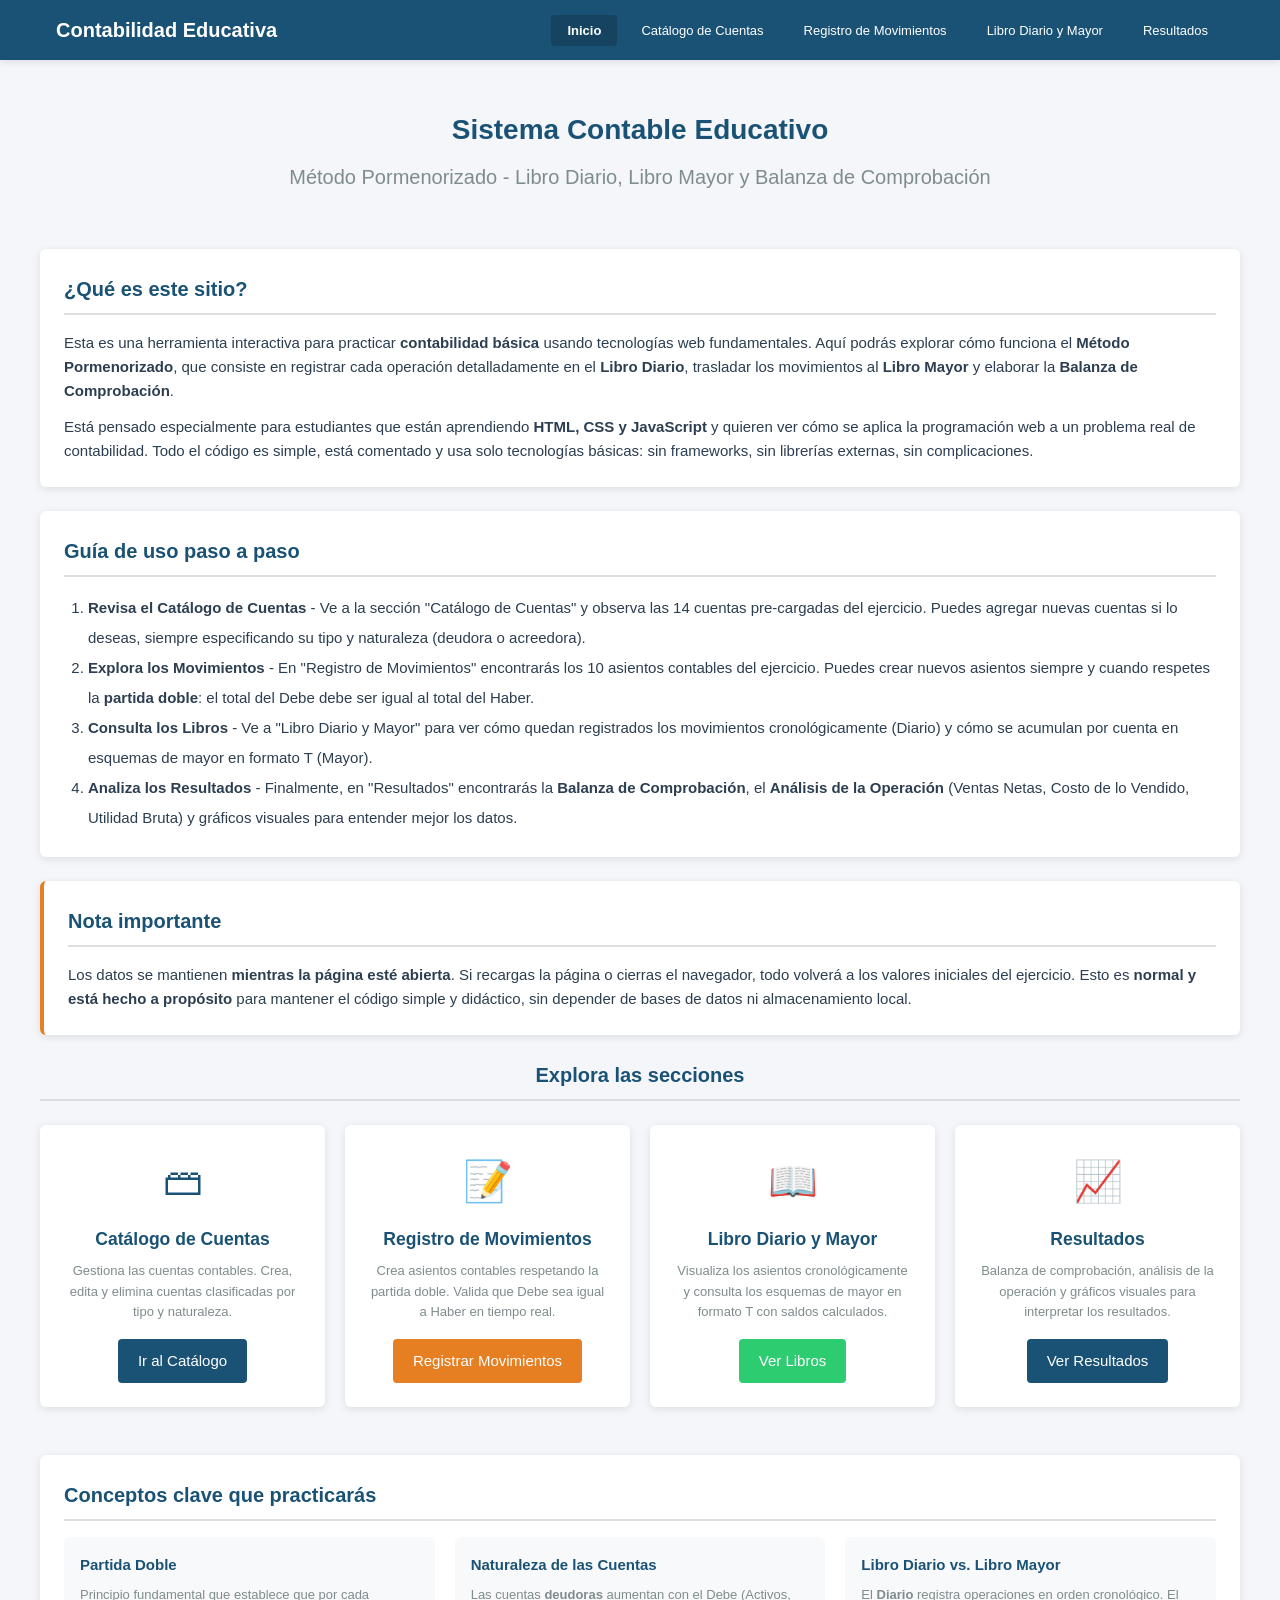
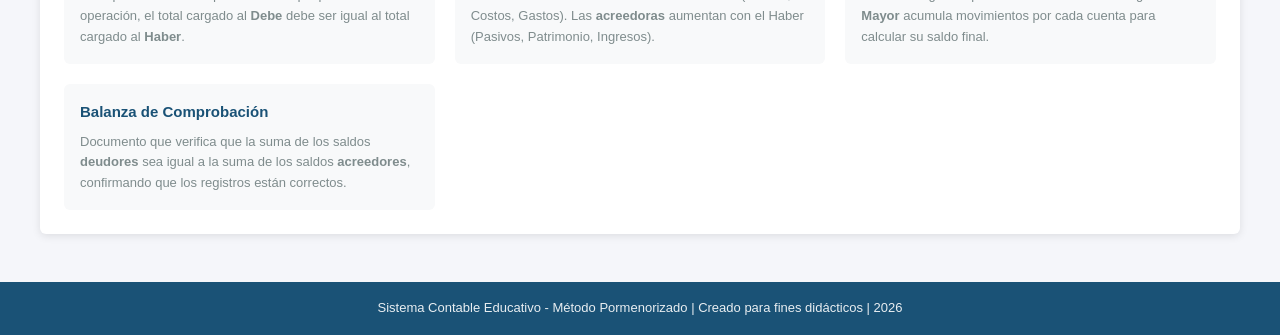
==== index.html @ 5339a7e7 "Add files via upload" ====
<!DOCTYPE html>
<html lang="es">
<head>
    <meta charset="UTF-8">
    <meta name="viewport" content="width=device-width, initial-scale=1.0">
    <title>Sistema Contable Educativo - Método Pormenorizado</title>
    
    <!-- 
        Estilos base que se aplican a todas las páginas.
        principal.css contiene las variables de color, tipografía, navegación,
        botones, tablas, formularios y utilidades generales.
    -->
    <link rel="stylesheet" href="estilos/principal.css">
</head>
<body>
    
    <!-- 
        =============================================================================
        NAVEGACIÓN PRINCIPAL
        =============================================================================
        Barra fija en la parte superior. Se repite en todas las páginas.
        El enlace activo se resalta automáticamente con JavaScript.
    -->
    <nav class="navegacion-principal">
        <div class="contenedor-navegacion">
            <!-- Título o logo del sitio -->
            <a href="index.html" class="titulo-navegacion">
                Contabilidad Educativa
            </a>
            
            <!-- Botón menú hamburguesa (solo visible en móviles) -->
            <button id="boton-menu-hamburguesa" class="boton-menu-hamburguesa" aria-label="Abrir menú de navegación">
                <span class="linea"></span>
                <span class="linea"></span>
                <span class="linea"></span>
            </button>
            
            <!-- Lista de enlaces a las secciones del sitio -->
            <ul id="lista-navegacion" class="lista-navegacion">
                <li class="elemento-navegacion">
                    <a href="index.html" class="enlace-navegacion">Inicio</a>
                </li>
                <li class="elemento-navegacion">
                    <a href="paginas/cuentas.html" class="enlace-navegacion">Catálogo de Cuentas</a>
                </li>
                <li class="elemento-navegacion">
                    <a href="paginas/movimientos.html" class="enlace-navegacion">Registro de Movimientos</a>
                </li>
                <li class="elemento-navegacion">
                    <a href="paginas/libros.html" class="enlace-navegacion">Libro Diario y Mayor</a>
                </li>
                <li class="elemento-navegacion">
                    <a href="paginas/resultados.html" class="enlace-navegacion">Resultados</a>
                </li>
            </ul>
        </div>
    </nav>
    
    <!-- 
        =============================================================================
        CONTENIDO PRINCIPAL
        =============================================================================
    -->
    <main class="contenido-principal">
        <div class="contenedor">
            
            <!-- 
                Encabezado de bienvenida con título y subtítulo descriptivo
            -->
            <header class="encabezado-pagina">
                <h1 class="titulo-principal">Sistema Contable Educativo</h1>
                <p class="subtitulo-principal">Método Pormenorizado - Libro Diario, Libro Mayor y Balanza de Comprobación</p>
            </header>
            
            <!-- 
                =============================================================================
                SECCIÓN: DESCRIPCIÓN DEL SITIO
                =============================================================================
                Explicamos qué es esta herramienta y para quién está pensada.
            -->
            <section class="tarjeta margen-inferior">
                <h2 class="titulo-tarjeta">¿Qué es este sitio?</h2>
                <p>
                    Esta es una herramienta interactiva para practicar <strong>contabilidad básica</strong> 
                    usando tecnologías web fundamentales. Aquí podrás explorar cómo funciona el 
                    <strong>Método Pormenorizado</strong>, que consiste en registrar cada operación 
                    detalladamente en el <strong>Libro Diario</strong>, trasladar los movimientos al 
                    <strong>Libro Mayor</strong> y elaborar la <strong>Balanza de Comprobación</strong>.
                </p>
                <p style="margin-top: 12px;">
                    Está pensado especialmente para estudiantes que están aprendiendo 
                    <strong>HTML, CSS y JavaScript</strong> y quieren ver cómo se aplica la programación 
                    web a un problema real de contabilidad. Todo el código es simple, está comentado 
                    y usa solo tecnologías básicas: sin frameworks, sin librerías externas, sin complicaciones.
                </p>
            </section>
            
            <!-- 
                =============================================================================
                SECCIÓN: GUÍA DE USO PASO A PASO
                =============================================================================
                Instrucciones numeradas para que el estudiante sepa por dónde empezar.
            -->
            <section class="tarjeta margen-inferior">
                <h2 class="titulo-tarjeta">Guía de uso paso a paso</h2>
                
                <ol style="padding-left: 24px; line-height: 2;">
                    <li>
                        <strong>Revisa el Catálogo de Cuentas</strong> - Ve a la sección 
                        "Catálogo de Cuentas" y observa las 14 cuentas pre-cargadas del ejercicio. 
                        Puedes agregar nuevas cuentas si lo deseas, siempre especificando su tipo 
                        y naturaleza (deudora o acreedora).
                    </li>
                    <li>
                        <strong>Explora los Movimientos</strong> - En "Registro de Movimientos" 
                        encontrarás los 10 asientos contables del ejercicio. Puedes crear nuevos 
                        asientos siempre y cuando respetes la <strong>partida doble</strong>: 
                        el total del Debe debe ser igual al total del Haber.
                    </li>
                    <li>
                        <strong>Consulta los Libros</strong> - Ve a "Libro Diario y Mayor" para 
                        ver cómo quedan registrados los movimientos cronológicamente (Diario) y 
                        cómo se acumulan por cuenta en esquemas de mayor en formato T (Mayor).
                    </li>
                    <li>
                        <strong>Analiza los Resultados</strong> - Finalmente, en "Resultados" 
                        encontrarás la <strong>Balanza de Comprobación</strong>, el 
                        <strong>Análisis de la Operación</strong> (Ventas Netas, Costo de lo 
                        Vendido, Utilidad Bruta) y gráficos visuales para entender mejor los datos.
                    </li>
                </ol>
            </section>
            
            <!-- 
                =============================================================================
                SECCIÓN: NOTA IMPORTANTE
                =============================================================================
                Avisamos que los datos no se guardan permanentemente.
            -->
            <section class="tarjeta margen-inferior" style="border-left: 4px solid var(--color-acento);">
                <h2 class="titulo-tarjeta">Nota importante</h2>
                <p>
                    Los datos se mantienen <strong>mientras la página esté abierta</strong>. 
                    Si recargas la página o cierras el navegador, todo volverá a los valores 
                    iniciales del ejercicio. Esto es <strong>normal y está hecho a propósito</strong> 
                    para mantener el código simple y didáctico, sin depender de bases de datos 
                    ni almacenamiento local.
                </p>
            </section>
            
            <!-- 
                =============================================================================
                SECCIÓN: TARJETAS INFORMATIVAS DE CADA SECCIÓN
                =============================================================================
                Cuatro tarjetas que resumen qué hace cada página del sitio.
                Usamos caracteres simples como "iconos" (no emojis).
            -->
            <section class="margen-inferior">
                <h2 class="titulo-tarjeta" style="text-align: center; margin-bottom: 24px;">Explora las secciones</h2>
                
                <div style="display: grid; grid-template-columns: repeat(auto-fit, minmax(260px, 1fr)); gap: 20px;">
                    
                    <!-- Tarjeta: Catálogo de Cuentas -->
                    <article class="tarjeta" style="text-align: center;">
                        <div style="font-size: 40px; color: var(--color-principal); margin-bottom: 12px;">
                            &#128451;
                        </div>
                        <h3 style="color: var(--color-principal); margin-bottom: 8px;">Catálogo de Cuentas</h3>
                        <p style="color: var(--texto-secundario); font-size: var(--tamano-pequeno);">
                            Gestiona las cuentas contables. Crea, edita y elimina cuentas 
                            clasificadas por tipo y naturaleza.
                        </p>
                        <a href="paginas/cuentas.html" class="boton boton-primario" style="margin-top: 16px; display: inline-block;">
                            Ir al Catálogo
                        </a>
                    </article>
                    
                    <!-- Tarjeta: Registro de Movimientos -->
                    <article class="tarjeta" style="text-align: center;">
                        <div style="font-size: 40px; color: var(--color-acento); margin-bottom: 12px;">
                            &#128221;
                        </div>
                        <h3 style="color: var(--color-principal); margin-bottom: 8px;">Registro de Movimientos</h3>
                        <p style="color: var(--texto-secundario); font-size: var(--tamano-pequeno);">
                            Crea asientos contables respetando la partida doble. 
                            Valida que Debe sea igual a Haber en tiempo real.
                        </p>
                        <a href="paginas/movimientos.html" class="boton boton-acento" style="margin-top: 16px; display: inline-block;">
                            Registrar Movimientos
                        </a>
                    </article>
                    
                    <!-- Tarjeta: Libro Diario y Mayor -->
                    <article class="tarjeta" style="text-align: center;">
                        <div style="font-size: 40px; color: var(--color-secundario); margin-bottom: 12px;">
                            &#128214;
                        </div>
                        <h3 style="color: var(--color-principal); margin-bottom: 8px;">Libro Diario y Mayor</h3>
                        <p style="color: var(--texto-secundario); font-size: var(--tamano-pequeno);">
                            Visualiza los asientos cronológicamente y consulta los 
                            esquemas de mayor en formato T con saldos calculados.
                        </p>
                        <a href="paginas/libros.html" class="boton boton-secundario" style="margin-top: 16px; display: inline-block;">
                            Ver Libros
                        </a>
                    </article>
                    
                    <!-- Tarjeta: Resultados -->
                    <article class="tarjeta" style="text-align: center;">
                        <div style="font-size: 40px; color: #9b59b6; margin-bottom: 12px;">
                            &#128200;
                        </div>
                        <h3 style="color: var(--color-principal); margin-bottom: 8px;">Resultados</h3>
                        <p style="color: var(--texto-secundario); font-size: var(--tamano-pequeno);">
                            Balanza de comprobación, análisis de la operación y 
                            gráficos visuales para interpretar los resultados.
                        </p>
                        <a href="paginas/resultados.html" class="boton boton-primario" style="margin-top: 16px; display: inline-block;">
                            Ver Resultados
                        </a>
                    </article>
                    
                </div>
            </section>
            
            <!-- 
                =============================================================================
                SECCIÓN: CONCEPTOS CLAVE
                =============================================================================
                Breve repaso de conceptos contables fundamentales.
            -->
            <section class="tarjeta margen-inferior">
                <h2 class="titulo-tarjeta">Conceptos clave que practicarás</h2>
                
                <div style="display: grid; grid-template-columns: repeat(auto-fit, minmax(300px, 1fr)); gap: 20px; margin-top: 16px;">
                    
                    <div style="padding: 16px; background-color: #f8f9fa; border-radius: 6px;">
                        <h4 style="color: var(--color-principal); margin-bottom: 8px;">Partida Doble</h4>
                        <p style="font-size: var(--tamano-pequeno); color: var(--texto-secundario);">
                            Principio fundamental que establece que por cada operación, 
                            el total cargado al <strong>Debe</strong> debe ser igual al 
                            total cargado al <strong>Haber</strong>.
                        </p>
                    </div>
                    
                    <div style="padding: 16px; background-color: #f8f9fa; border-radius: 6px;">
                        <h4 style="color: var(--color-principal); margin-bottom: 8px;">Naturaleza de las Cuentas</h4>
                        <p style="font-size: var(--tamano-pequeno); color: var(--texto-secundario);">
                            Las cuentas <strong>deudoras</strong> aumentan con el Debe 
                            (Activos, Costos, Gastos). Las <strong>acreedoras</strong> aumentan 
                            con el Haber (Pasivos, Patrimonio, Ingresos).
                        </p>
                    </div>
                    
                    <div style="padding: 16px; background-color: #f8f9fa; border-radius: 6px;">
                        <h4 style="color: var(--color-principal); margin-bottom: 8px;">Libro Diario vs. Libro Mayor</h4>
                        <p style="font-size: var(--tamano-pequeno); color: var(--texto-secundario);">
                            El <strong>Diario</strong> registra operaciones en orden cronológico. 
                            El <strong>Mayor</strong> acumula movimientos por cada cuenta para 
                            calcular su saldo final.
                        </p>
                    </div>
                    
                    <div style="padding: 16px; background-color: #f8f9fa; border-radius: 6px;">
                        <h4 style="color: var(--color-principal); margin-bottom: 8px;">Balanza de Comprobación</h4>
                        <p style="font-size: var(--tamano-pequeno); color: var(--texto-secundario);">
                            Documento que verifica que la suma de los saldos <strong>deudores</strong> 
                            sea igual a la suma de los saldos <strong>acreedores</strong>, 
                            confirmando que los registros están correctos.
                        </p>
                    </div>
                    
                </div>
            </section>
            
        </div>
    </main>
    
    <!-- 
        =============================================================================
        PIE DE PÁGINA
        =============================================================================
        Se repite en todas las páginas. Muestra el año actual.
    -->
    <footer class="pie-pagina">
        <p class="texto-pie">
            Sistema Contable Educativo - Método Pormenorizado | 
            Creado para fines didácticos | 
            <span id="anio-actual">2024</span>
        </p>
    </footer>
    
    <!-- 
        =============================================================================
        SCRIPTS
        =============================================================================
        Cargamos primero los datos, luego las funciones compartidas.
        En index.html no necesitamos scripts específicos de página.
    -->
    <script src="scripts/datos.js"></script>
    <script src="scripts/principal.js"></script>
    
    <!-- 
        Script inline para establecer el año actual en el pie de página.
        Es una funcionalidad simple que no amerita un archivo separado.
    -->
    <script>
        // Actualizamos el año en el pie de página automáticamente
        document.getElementById('anio-actual').textContent = new Date().getFullYear();
    </script>
    
</body>
</html>
---- estilos/principal.css ----
/**
 * =============================================================================
 * principal.css - Estilos generales del Sistema Contable Educativo
 * =============================================================================
 * 
 * Este archivo contiene los estilos base que se aplican a todas las páginas:
 * variables CSS, reset básico, tipografía, navegación, layout general,
 * botones, tablas, formularios y estilos responsive.
 * 
 * Cada página tiene su propio CSS específico que se carga después de este.
 */

/* =============================================================================
   VARIABLES CSS (Custom Properties)
   =============================================================================
   Las variables CSS nos permiten definir colores y valores reutilizables.
   Si queremos cambiar un color, solo lo modificamos aquí y se aplica en todo.
   ============================================================================= */

:root {
    /* Paleta de colores principal */
    --color-principal: #1a5276;        /* Azul corporativo - encabezados, navegación */
    --color-principal-oscuro: #154360;  /* Azul más oscuro para hover */
    --color-secundario: #2ecc71;       /* Verde - éxito, valores positivos */
    --color-acento: #e67e22;           /* Naranja - botones de acción, resaltados */
    
    /* Colores de fondo */
    --fondo-pagina: #f5f6fa;           /* Gris muy claro - fondo general */
    --fondo-tarjeta: #ffffff;          /* Blanco - tarjetas y contenedores */
    --fondo-encabezado-tabla: #1a5276; /* Azul corporativo - cabeceras de tabla */
    
    /* Colores de texto */
    --texto-principal: #2c3e50;        /* Gris oscuro - texto principal */
    --texto-secundario: #7f8c8d;       /* Gris medio - subtítulos, descripciones */
    --texto-claro: #ffffff;            /* Blanco - texto sobre fondos oscuros */
    
    /* Colores contables específicos */
    --color-debe: #c0392b;             /* Rojo suave - movimientos al Debe */
    --color-haber: #27ae60;            /* Verde - movimientos al Haber */
    --color-exito: #2ecc71;            /* Verde brillante - mensajes de éxito */
    --color-error: #e74c3c;            /* Rojo - mensajes de error, alertas */
    
    /* Colores de borde y separación */
    --color-borde: #dcdde1;            /* Gris claro - bordes de inputs y tablas */
    --color-borde-hover: #1a5276;      /* Azul - borde al enfocar input */
    
    /* Tipografía */
    --fuente-principal: 'Segoe UI', Tahoma, Geneva, Verdana, sans-serif;
    
    /* Tamaños de texto */
    --tamano-titulo: 28px;
    --tamano-subtitulo: 20px;
    --tamano-texto: 15px;
    --tamano-pequeno: 13px;
    
    /* Espaciado */
    --espaciado-pequeno: 8px;
    --espaciado-medio: 16px;
    --espaciado-grande: 24px;
    --espaciado-extra: 32px;
    
    /* Bordes redondeados */
    --radio-borde-pequeno: 4px;
    --radio-borde-medio: 6px;
    --radio-borde-grande: 8px;
    
    /* Sombras */
    --sombra-suave: 0 2px 8px rgba(0, 0, 0, 0.1);
    --sombra-media: 0 4px 12px rgba(0, 0, 0, 0.15);
}

/* =============================================================================
   RESET Y ESTILOS BASE
   =============================================================================
   Estos estilos normalizan el comportamiento entre navegadores y establecen
   la base visual del sitio.
   ============================================================================= */

/* Aplicamos box-sizing border-box a todos los elementos para que el padding
   y el borde no aumenten el ancho total del elemento */
*,
*::before,
*::after {
    box-sizing: border-box;
    margin: 0;
    padding: 0;
}

/* Estilos base del body */
body {
    font-family: var(--fuente-principal);
    font-size: var(--tamano-texto);
    color: var(--texto-principal);
    background-color: var(--fondo-pagina);
    line-height: 1.6;
    min-height: 100vh;
    display: flex;
    flex-direction: column;
}

/* =============================================================================
   NAVEGACIÓN PRINCIPAL
   =============================================================================
   Barra de navegación fija en la parte superior con fondo azul corporativo.
   ============================================================================= */

.navegacion-principal {
    background-color: var(--color-principal);
    position: fixed;
    top: 0;
    left: 0;
    width: 100%;
    z-index: 1000;
    box-shadow: var(--sombra-suave);
}

/* Contenedor interno de la navegación */
.contenedor-navegacion {
    max-width: 1200px;
    margin: 0 auto;
    padding: 0 var(--espaciado-medio);
    display: flex;
    justify-content: space-between;
    align-items: center;
    height: 60px;
}

/* Logo o título del sitio en la navegación */
.titulo-navegacion {
    color: var(--texto-claro);
    font-size: var(--tamano-subtitulo);
    font-weight: 600;
    text-decoration: none;
}

/* Lista de enlaces de navegación */
.lista-navegacion {
    list-style: none;
    display: flex;
    gap: var(--espaciado-pequeno);
}

/* Cada elemento de la lista */
.elemento-navegacion {
    display: inline-block;
}

/* Enlaces de navegación */
.enlace-navegacion {
    color: var(--texto-claro);
    text-decoration: none;
    padding: var(--espaciado-pequeno) var(--espaciado-medio);
    border-radius: var(--radio-borde-pequeno);
    transition: background-color 0.2s ease;
    font-size: var(--tamano-pequeno);
    font-weight: 500;
}

/* Efecto hover: fondo más oscuro */
.enlace-navegacion:hover {
    background-color: var(--color-principal-oscuro);
}

/* Enlace activo (página actual) */
.enlace-navegacion.activo {
    background-color: var(--color-principal-oscuro);
    font-weight: 600;
}

/* =============================================================================
   BOTÓN MENÚ HAMBURGUESA (solo visible en pantallas pequeñas)
   ============================================================================= */

.boton-menu-hamburguesa {
    display: none; /* Oculto por defecto en escritorio */
    background: none;
    border: none;
    cursor: pointer;
    padding: var(--espaciado-pequeno);
}

/* Las tres líneas del menú hamburguesa */
.boton-menu-hamburguesa .linea {
    display: block;
    width: 25px;
    height: 3px;
    background-color: var(--texto-claro);
    margin: 5px 0;
    border-radius: 2px;
    transition: all 0.3s ease;
}

/* =============================================================================
   CONTENIDO PRINCIPAL
   =============================================================================
   El main tiene margen superior para no quedar debajo de la navegación fija.
   ============================================================================= */

.contenido-principal {
    margin-top: 60px; /* Altura de la navegación */
    flex: 1;
    padding: var(--espaciado-grande) var(--espaciado-medio);
}

/* Contenedor centrado con ancho máximo */
.contenedor {
    max-width: 1200px;
    margin: 0 auto;
}

/* =============================================================================
   ENCABEZADOS DE PÁGINA
   ============================================================================= */

.encabezado-pagina {
    text-align: center;
    margin-bottom: var(--espaciado-extra);
    padding: var(--espaciado-grande) 0;
}

.titulo-principal {
    font-size: var(--tamano-titulo);
    font-weight: 600;
    color: var(--color-principal);
    margin-bottom: var(--espaciado-pequeno);
}

.subtitulo-principal {
    font-size: var(--tamano-subtitulo);
    color: var(--texto-secundario);
    font-weight: 400;
}

/* =============================================================================
   TARJETAS Y CONTENEDORES
   =============================================================================
   Las tarjetas son cajas blancas con sombra que agrupan contenido relacionado.
   ============================================================================= */

.tarjeta {
    background-color: var(--fondo-tarjeta);
    border-radius: var(--radio-borde-medio);
    box-shadow: var(--sombra-suave);
    padding: var(--espaciado-grande);
    margin-bottom: var(--espaciado-grande);
}

.titulo-tarjeta {
    font-size: var(--tamano-subtitulo);
    font-weight: 600;
    color: var(--color-principal);
    margin-bottom: var(--espaciado-medio);
    padding-bottom: var(--espaciado-pequeno);
    border-bottom: 2px solid var(--color-borde);
}

/* =============================================================================
   BOTONES
   =============================================================================
   Estilos base para todos los botones. Se pueden combinar con clases modificadoras.
   ============================================================================= */

.boton {
    display: inline-block;
    padding: 10px 20px;
    border: none;
    border-radius: var(--radio-borde-pequeno);
    font-family: var(--fuente-principal);
    font-size: var(--tamano-texto);
    font-weight: 500;
    cursor: pointer;
    transition: all 0.2s ease;
    text-decoration: none;
    text-align: center;
}

/* Botón primario: azul corporativo */
.boton-primario {
    background-color: var(--color-principal);
    color: var(--texto-claro);
}

.boton-primario:hover {
    background-color: var(--color-principal-oscuro);
}

/* Botón secundario: verde */
.boton-secundario {
    background-color: var(--color-secundario);
    color: var(--texto-claro);
}

.boton-secundario:hover {
    background-color: #27ae60;
}

/* Botón de acento: naranja */
.boton-acento {
    background-color: var(--color-acento);
    color: var(--texto-claro);
}

.boton-acento:hover {
    background-color: #d35400;
}

/* Botón de peligro: rojo */
.boton-peligro {
    background-color: var(--color-error);
    color: var(--texto-claro);
}

.boton-peligro:hover {
    background-color: #c0392b;
}

/* Botón de impresión */
.boton-imprimir {
    background-color: var(--texto-secundario);
    color: var(--texto-claro);
}

.boton-imprimir:hover {
    background-color: #5d6d7e;
}

/* Botón pequeño (para acciones en tablas) */
.boton-pequeno {
    padding: 6px 12px;
    font-size: var(--tamano-pequeno);
}

/* Grupo de botones alineados */
.grupo-botones {
    display: flex;
    gap: var(--espaciado-pequeno);
    margin-bottom: var(--espaciado-medio);
    flex-wrap: wrap;
}

/* =============================================================================
   TABLAS
   =============================================================================
   Estilos para tablas de datos con cabecera azul y filas alternadas.
   ============================================================================= */

.contenedor-tabla {
    overflow-x: auto; /* Permite scroll horizontal en tablas anchas */
    margin-bottom: var(--espaciado-grande);
}

.tabla-datos {
    width: 100%;
    border-collapse: collapse; /* Une los bordes de las celdas */
    font-size: var(--tamano-texto);
    background-color: var(--fondo-tarjeta);
}

/* Cabecera de la tabla */
.tabla-datos thead {
    background-color: var(--color-principal);
    color: var(--texto-claro);
}

.tabla-datos th {
    padding: 12px var(--espaciado-medio);
    text-align: left;
    font-weight: 600;
    white-space: nowrap;
}

/* Celdas del cuerpo de la tabla */
.tabla-datos td {
    padding: 10px var(--espaciado-medio);
    border-bottom: 1px solid var(--color-borde);
}

/* Filas alternadas para mejor lectura */
.tabla-datos tbody tr:nth-child(even) {
    background-color: #f8f9fa;
}

/* Efecto hover en las filas */
.tabla-datos tbody tr:hover {
    background-color: #e8f4f8;
}

/* Alineación derecha para montos numéricos */
.tabla-datos .celda-numero {
    text-align: right;
    font-family: 'Courier New', monospace;
    font-weight: 500;
}

/* Celda de acciones (botones editar/eliminar) */
.celda-acciones {
    display: flex;
    gap: var(--espaciado-pequeno);
    white-space: nowrap;
}

/* =============================================================================
   FORMULARIOS
   =============================================================================
   Estilos para inputs, selects, textareas y labels.
   ============================================================================= */

.grupo-formulario {
    margin-bottom: var(--espaciado-medio);
}

.etiqueta-formulario {
    display: block;
    margin-bottom: 6px;
    font-weight: 500;
    color: var(--texto-principal);
    font-size: var(--tamano-pequeno);
}

.campo-texto,
.campo-seleccion,
.campo-textarea,
.campo-numero,
.campo-fecha {
    width: 100%;
    padding: 8px 12px;
    border: 1px solid var(--color-borde);
    border-radius: var(--radio-borde-pequeno);
    font-family: var(--fuente-principal);
    font-size: var(--tamano-texto);
    color: var(--texto-principal);
    background-color: var(--fondo-tarjeta);
    transition: border-color 0.2s ease, box-shadow 0.2s ease;
}

/* Efecto al enfocar un campo */
.campo-texto:focus,
.campo-seleccion:focus,
.campo-textarea:focus,
.campo-numero:focus,
.campo-fecha:focus {
    outline: none;
    border-color: var(--color-borde-hover);
    box-shadow: 0 0 0 3px rgba(26, 82, 118, 0.1);
}

.campo-textarea {
    resize: vertical;
    min-height: 80px;
}

/* Grupo de radio buttons */
.grupo-radio {
    display: flex;
    gap: var(--espaciado-grande);
    margin-top: var(--espaciado-pequeno);
}

.opcion-radio {
    display: flex;
    align-items: center;
    gap: 6px;
    cursor: pointer;
}

.opcion-radio input[type="radio"] {
    cursor: pointer;
}

/* Mensaje de validación */
.mensaje-validacion {
    padding: var(--espaciado-pequeno) var(--espaciado-medio);
    border-radius: var(--radio-borde-pequeno);
    margin-top: var(--espaciado-pequeno);
    font-size: var(--tamano-pequeno);
    font-weight: 500;
}

.mensaje-validacion.exito {
    background-color: rgba(46, 204, 113, 0.1);
    color: var(--color-exito);
    border: 1px solid var(--color-exito);
}

.mensaje-validacion.error {
    background-color: rgba(231, 76, 60, 0.1);
    color: var(--color-error);
    border: 1px solid var(--color-error);
}

/* =============================================================================
   MENSAJES Y ALERTAS
   ============================================================================= */

.mensaje-vacio {
    text-align: center;
    padding: var(--espaciado-grande);
    color: var(--texto-secundario);
    font-style: italic;
}

.indicador-estado {
    display: inline-block;
    padding: 4px 12px;
    border-radius: var(--radio-borde-pequeno);
    font-size: var(--tamano-pequeno);
    font-weight: 600;
}

.indicador-estado.cuadra {
    background-color: rgba(46, 204, 113, 0.15);
    color: var(--color-exito);
}

.indicador-estado.no-cuadra {
    background-color: rgba(231, 76, 60, 0.15);
    color: var(--color-error);
}

/* =============================================================================
   PIE DE PÁGINA
   ============================================================================= */

.pie-pagina {
    background-color: var(--color-principal);
    color: var(--texto-claro);
    text-align: center;
    padding: var(--espaciado-medio);
    margin-top: auto; /* Empuja el footer al final de la página */
}

.texto-pie {
    font-size: var(--tamano-pequeno);
    opacity: 0.9;
}

/* =============================================================================
   UTILIDADES
   ============================================================================= */

.texto-centrado {
    text-align: center;
}

.texto-derecha {
    text-align: right;
}

.margen-superior {
    margin-top: var(--espaciado-grande);
}

.margen-inferior {
    margin-bottom: var(--espaciado-grande);
}

.oculto {
    display: none !important;
}

/* Color para valores al Debe */
.texto-debe {
    color: var(--color-debe);
    font-weight: 600;
}

/* Color para valores al Haber */
.texto-haber {
    color: var(--color-haber);
    font-weight: 600;
}

/* =============================================================================
   RESPONSIVE - PANTALLAS PEQUEÑAS (menos de 768px)
   =============================================================================
   Cuando la pantalla es estrecha, adaptamos el layout para móviles.
   ============================================================================= */

@media screen and (max-width: 768px) {
    
    /* Navegación: ocultamos la lista y mostramos el botón hamburguesa */
    .lista-navegacion {
        display: none; /* Oculto por defecto */
        position: absolute;
        top: 60px;
        left: 0;
        width: 100%;
        background-color: var(--color-principal);
        flex-direction: column;
        padding: var(--espaciado-pequeno) 0;
        box-shadow: var(--sombra-media);
    }
    
    /* Clase que se agrega con JavaScript para mostrar el menú */
    .lista-navegacion.visible {
        display: flex;
    }
    
    .elemento-navegacion {
        width: 100%;
    }
    
    .enlace-navegacion {
        display: block;
        padding: var(--espaciado-medio);
        border-radius: 0;
    }
    
    .boton-menu-hamburguesa {
        display: block; /* Visible solo en móvil */
    }
    
    /* Ajustamos tamaños de texto */
    .titulo-principal {
        font-size: 22px;
    }
    
    .subtitulo-principal {
        font-size: 16px;
    }
    
    /* Tarjetas con menos padding */
    .tarjeta {
        padding: var(--espaciado-medio);
    }
    
    /* Tablas con scroll horizontal */
    .contenedor-tabla {
        border: 1px solid var(--color-borde);
        border-radius: var(--radio-borde-pequeno);
    }
    
    /* Grupos de botones en columna */
    .grupo-botones {
        flex-direction: column;
    }
    
    .boton {
        width: 100%;
    }
    
    /* Formularios: inputs al 100% */
    .grupo-radio {
        flex-direction: column;
        gap: var(--espaciado-pequeno);
    }
}
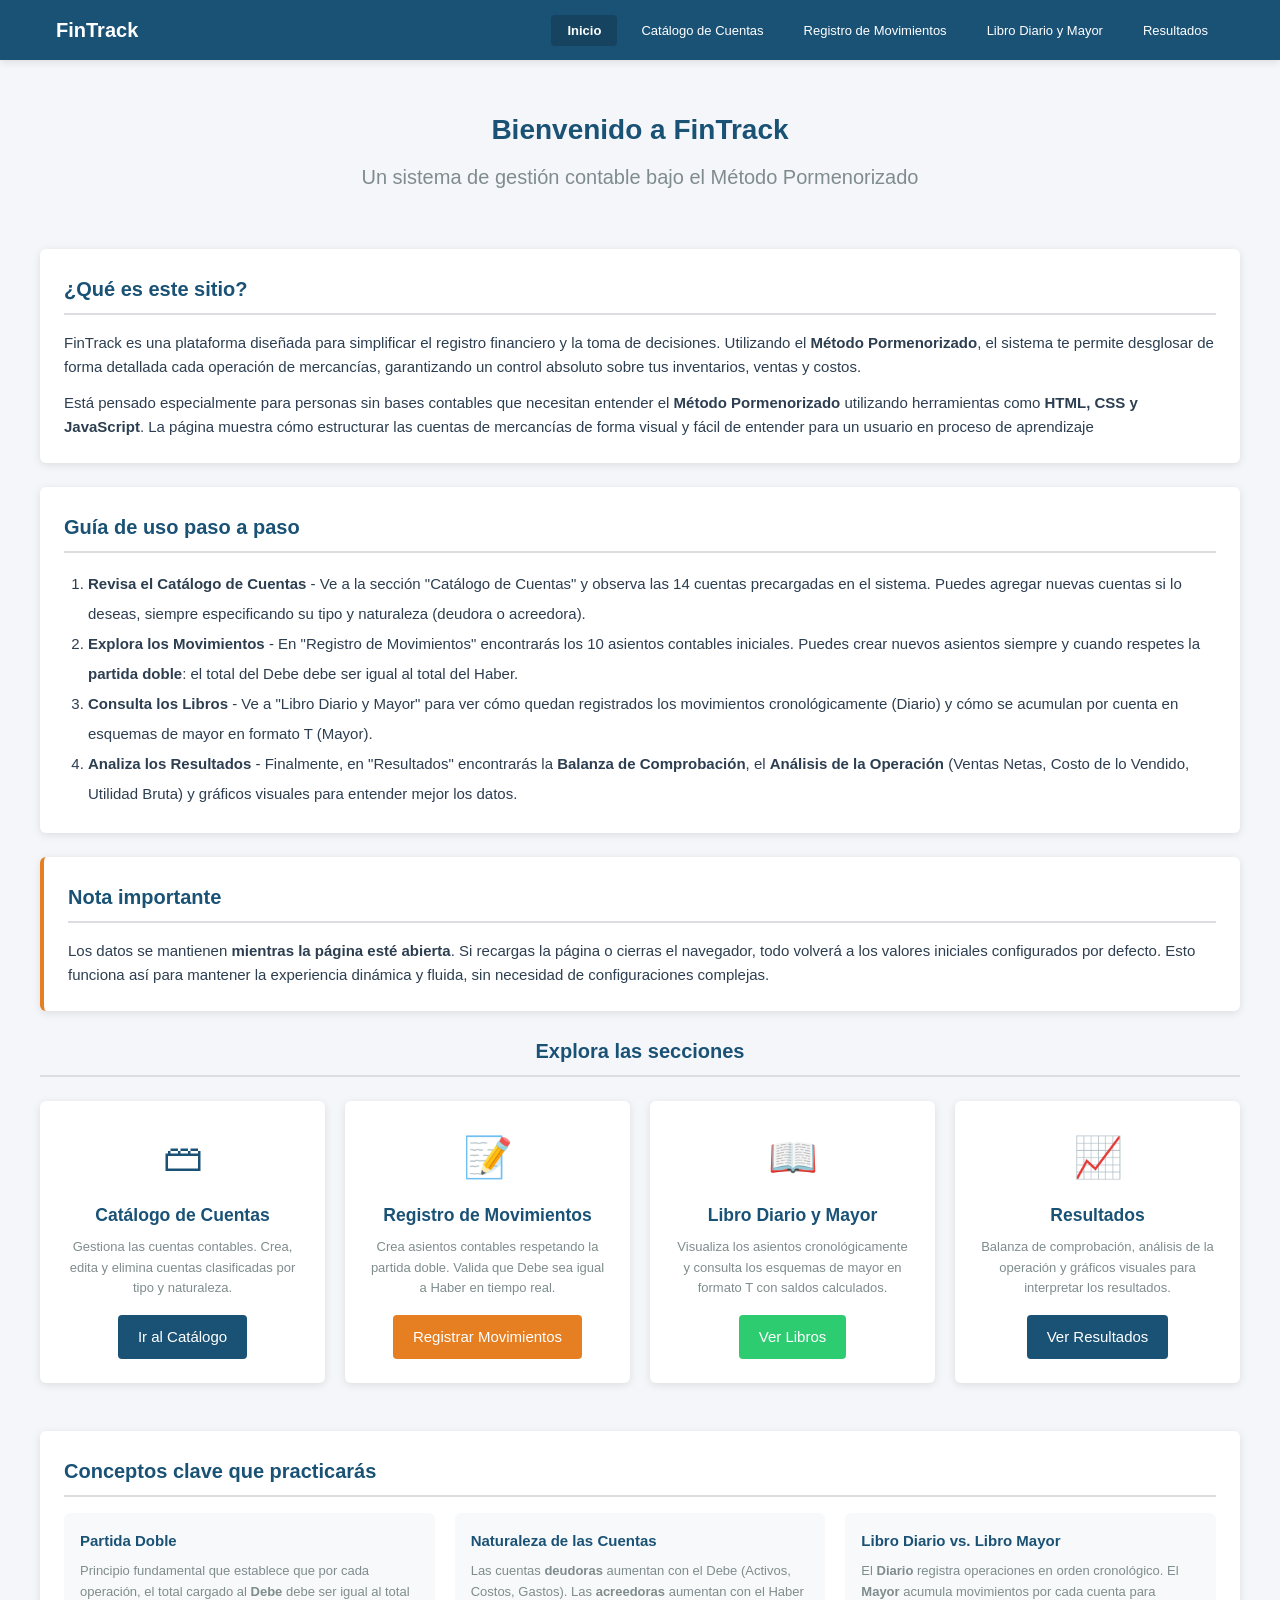
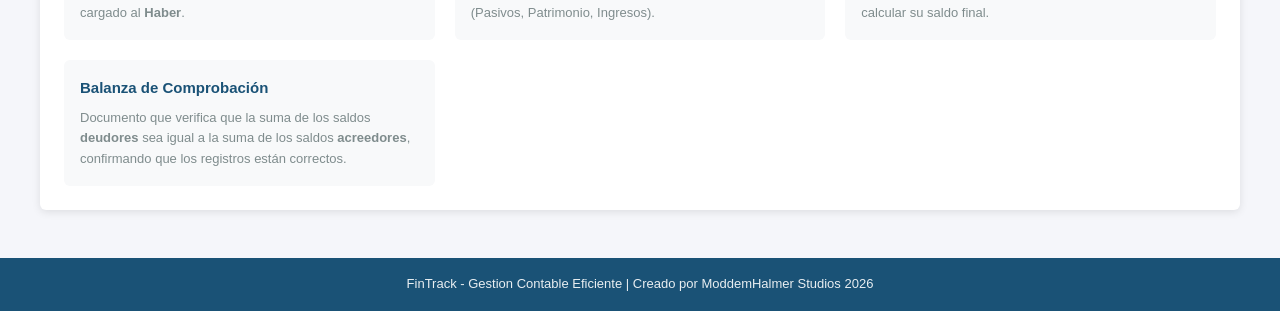
==== commit 8cd28a44: "Cmabiando el index" ====
--- a/index.html
+++ b/index.html
@@ -3,7 +3,7 @@
 <head>
     <meta charset="UTF-8">
     <meta name="viewport" content="width=device-width, initial-scale=1.0">
-    <title>Sistema Contable Educativo - Método Pormenorizado</title>
+    <title>FinTrack - Gestion Contable Eficiente</title>
     
     <!-- 
         Estilos base que se aplican a todas las páginas.
@@ -25,7 +25,7 @@
         <div class="contenedor-navegacion">
             <!-- Título o logo del sitio -->
             <a href="index.html" class="titulo-navegacion">
-                Contabilidad Educativa
+                FinTrack
             </a>
             
             <!-- Botón menú hamburguesa (solo visible en móviles) -->
@@ -68,8 +68,8 @@
                 Encabezado de bienvenida con título y subtítulo descriptivo
             -->
             <header class="encabezado-pagina">
-                <h1 class="titulo-principal">Sistema Contable Educativo</h1>
-                <p class="subtitulo-principal">Método Pormenorizado - Libro Diario, Libro Mayor y Balanza de Comprobación</p>
+                <h1 class="titulo-principal">Bienvenido a FinTrack</h1>
+                <p class="subtitulo-principal">Un sistema de gestión contable bajo el Método Pormenorizado</p>
             </header>
             
             <!-- 
@@ -81,17 +81,13 @@
             <section class="tarjeta margen-inferior">
                 <h2 class="titulo-tarjeta">¿Qué es este sitio?</h2>
                 <p>
-                    Esta es una herramienta interactiva para practicar <strong>contabilidad básica</strong> 
-                    usando tecnologías web fundamentales. Aquí podrás explorar cómo funciona el 
-                    <strong>Método Pormenorizado</strong>, que consiste en registrar cada operación 
-                    detalladamente en el <strong>Libro Diario</strong>, trasladar los movimientos al 
-                    <strong>Libro Mayor</strong> y elaborar la <strong>Balanza de Comprobación</strong>.
+                    FinTrack es una plataforma diseñada para simplificar el registro financiero y la toma de decisiones.
+                    Utilizando el <strong>Método Pormenorizado</strong>, el sistema te permite desglosar de forma detallada cada operación de mercancías,
+                    garantizando un control absoluto sobre tus inventarios, ventas y costos.
                 </p>
                 <p style="margin-top: 12px;">
-                    Está pensado especialmente para estudiantes que están aprendiendo 
-                    <strong>HTML, CSS y JavaScript</strong> y quieren ver cómo se aplica la programación 
-                    web a un problema real de contabilidad. Todo el código es simple, está comentado 
-                    y usa solo tecnologías básicas: sin frameworks, sin librerías externas, sin complicaciones.
+                    Está pensado especialmente para personas sin bases contables que necesitan entender el <strong>Método Pormenorizado</strong> utilizando herramientas como
+                    <strong>HTML, CSS y JavaScript</strong>. La página muestra cómo estructurar las cuentas de mercancías de forma visual y fácil de entender para un usuario en proceso de aprendizaje
                 </p>
             </section>
             
@@ -107,13 +103,13 @@
                 <ol style="padding-left: 24px; line-height: 2;">
                     <li>
                         <strong>Revisa el Catálogo de Cuentas</strong> - Ve a la sección 
-                        "Catálogo de Cuentas" y observa las 14 cuentas pre-cargadas del ejercicio. 
+                        "Catálogo de Cuentas" y observa las 14 cuentas precargadas en el sistema. 
                         Puedes agregar nuevas cuentas si lo deseas, siempre especificando su tipo 
                         y naturaleza (deudora o acreedora).
                     </li>
                     <li>
                         <strong>Explora los Movimientos</strong> - En "Registro de Movimientos" 
-                        encontrarás los 10 asientos contables del ejercicio. Puedes crear nuevos 
+                        encontrarás los 10 asientos contables iniciales. Puedes crear nuevos 
                         asientos siempre y cuando respetes la <strong>partida doble</strong>: 
                         el total del Debe debe ser igual al total del Haber.
                     </li>
@@ -142,9 +138,8 @@
                 <p>
                     Los datos se mantienen <strong>mientras la página esté abierta</strong>. 
                     Si recargas la página o cierras el navegador, todo volverá a los valores 
-                    iniciales del ejercicio. Esto es <strong>normal y está hecho a propósito</strong> 
-                    para mantener el código simple y didáctico, sin depender de bases de datos 
-                    ni almacenamiento local.
+                    iniciales configurados por defecto. Esto funciona así para mantener la 
+                    experiencia dinámica y fluida, sin necesidad de configuraciones complejas.
                 </p>
             </section>
             
@@ -284,9 +279,9 @@
     -->
     <footer class="pie-pagina">
         <p class="texto-pie">
-            Sistema Contable Educativo - Método Pormenorizado | 
-            Creado para fines didácticos | 
-            <span id="anio-actual">2024</span>
+            FinTrack - Gestion Contable Eficiente
+            | Creado por ModdemHalmer Studios
+            <span id="anio-actual">2026</span>
         </p>
     </footer>
     
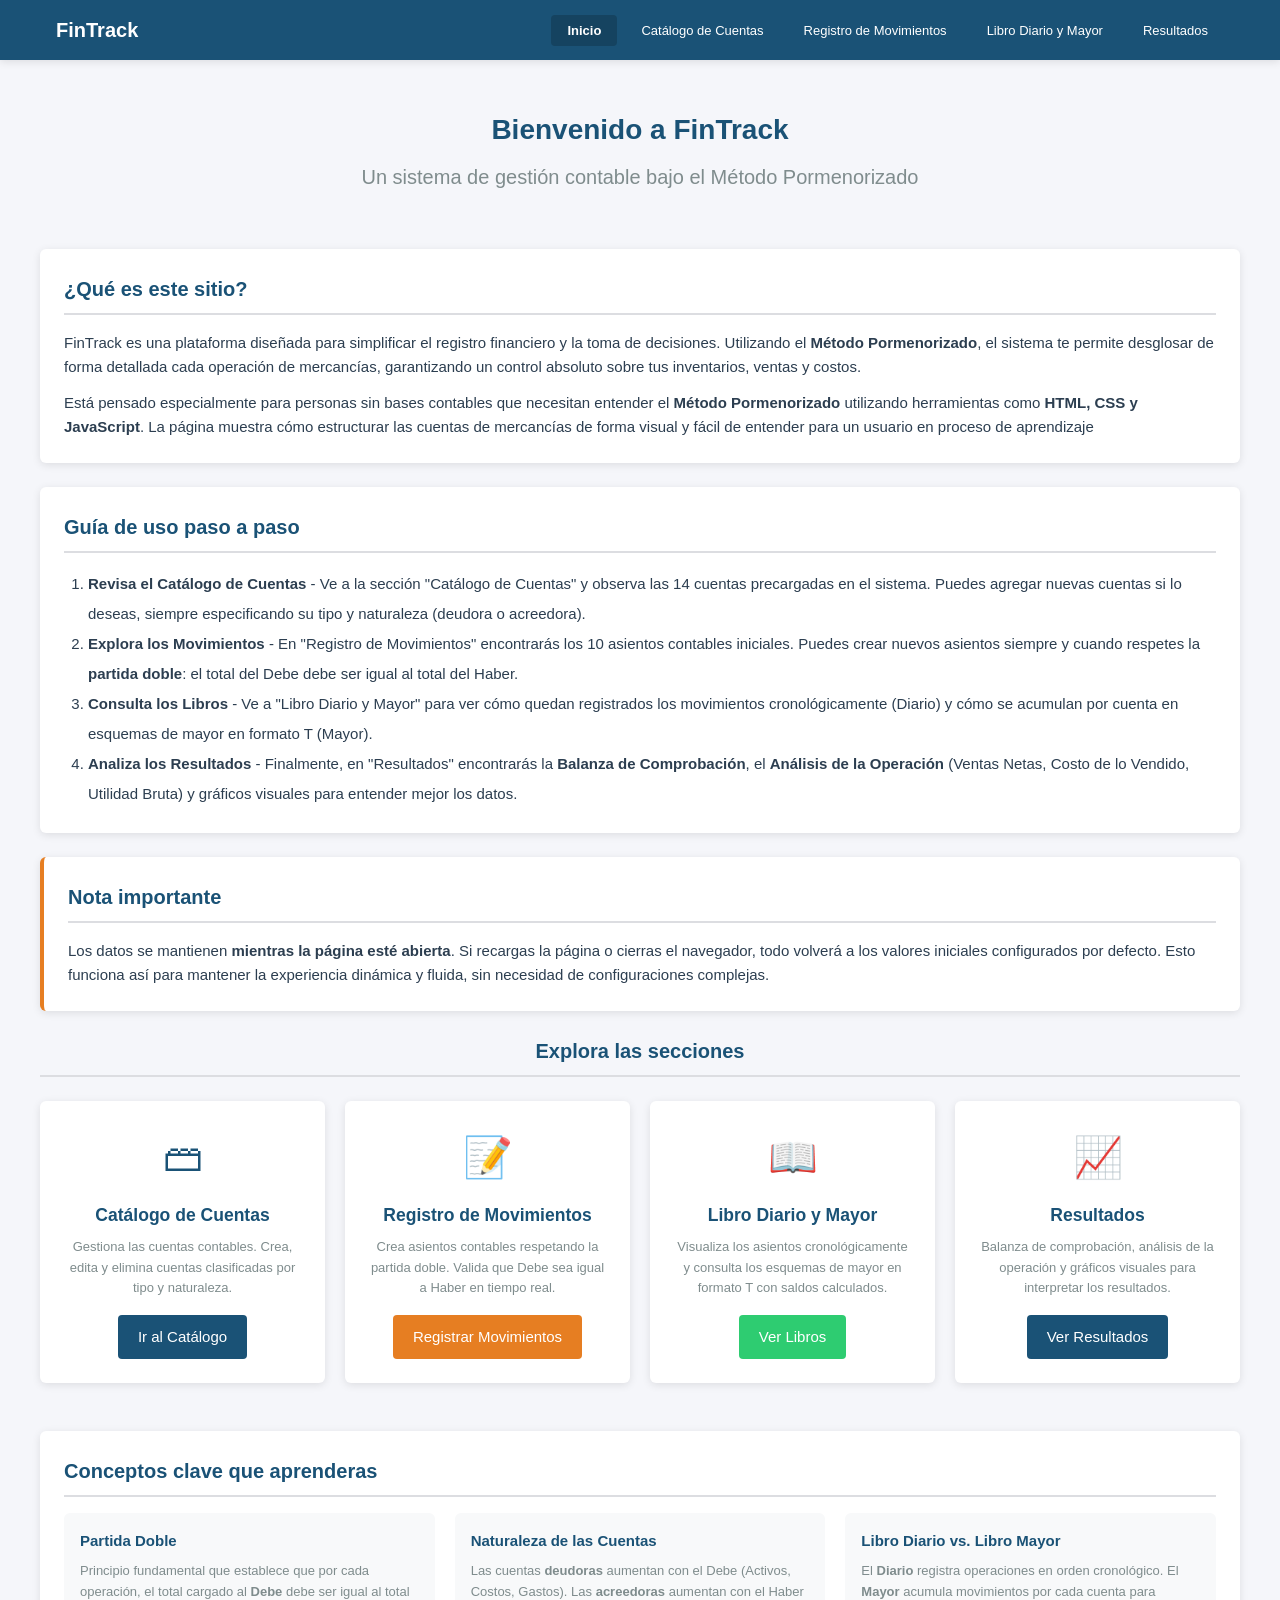
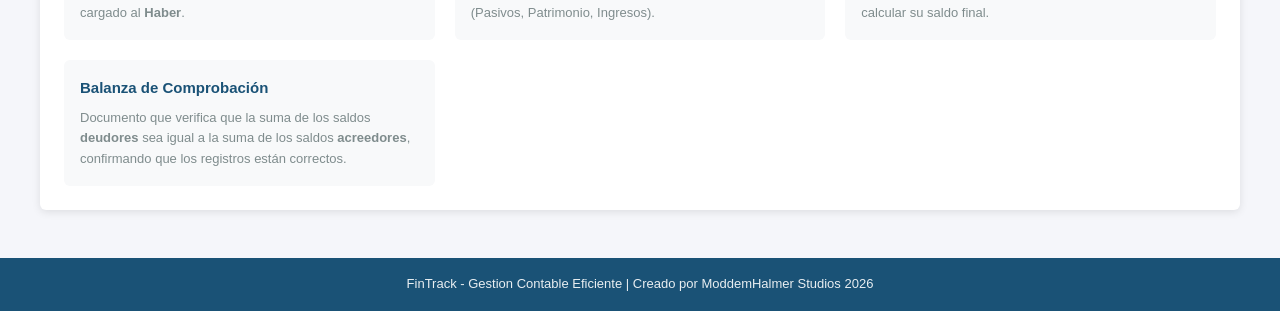
==== commit 4c0a9a38: "se me olvido algo" ====
--- a/index.html
+++ b/index.html
@@ -225,7 +225,7 @@
                 Breve repaso de conceptos contables fundamentales.
             -->
             <section class="tarjeta margen-inferior">
-                <h2 class="titulo-tarjeta">Conceptos clave que practicarás</h2>
+                <h2 class="titulo-tarjeta">Conceptos clave que aprenderas</h2>
                 
                 <div style="display: grid; grid-template-columns: repeat(auto-fit, minmax(300px, 1fr)); gap: 20px; margin-top: 16px;">
                     
